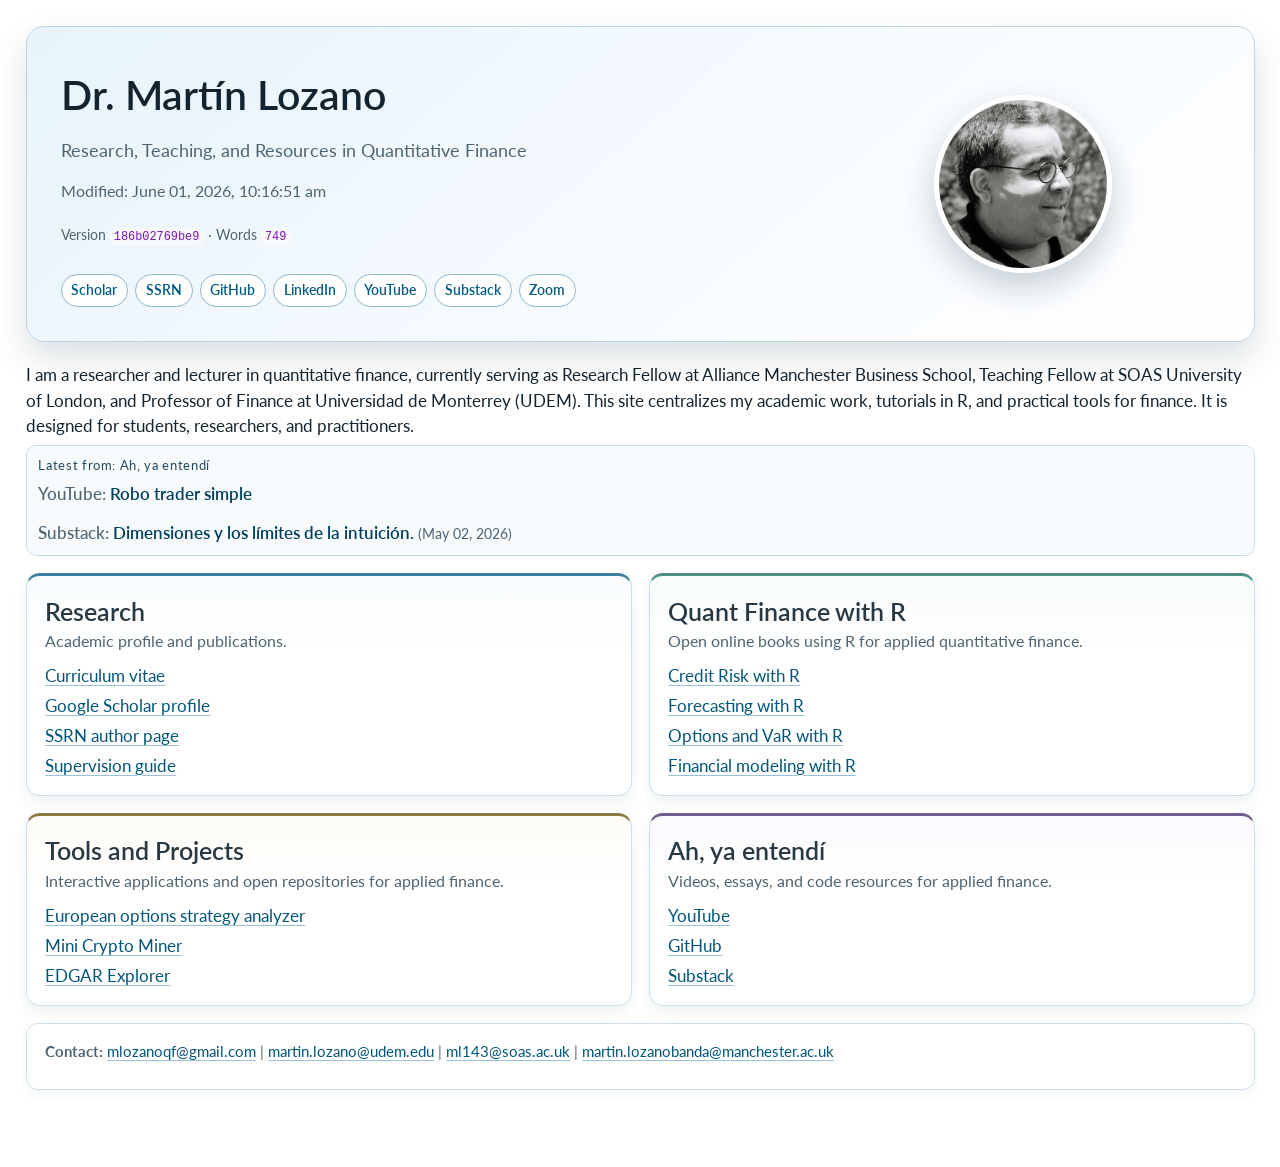
==== index.html @ 81dbb9bc "Correct Quant Finance book titles" ====
<!DOCTYPE html>
<html xmlns="http://www.w3.org/1999/xhtml" lang="en" xml:lang="en"><head>

<meta charset="utf-8">
<meta name="generator" content="quarto-1.5.54">

<meta name="viewport" content="width=device-width, initial-scale=1.0, user-scalable=yes">

<meta name="description" content="Research, teaching, tutorials, and practical tools in quantitative finance by Dr.&nbsp;Martín Lozano.">

<title>Dr.&nbsp;Martín Lozano | Research, Teaching, and Resources in Quantitative Finance</title>
<style>
code{white-space: pre-wrap;}
span.smallcaps{font-variant: small-caps;}
div.columns{display: flex; gap: min(4vw, 1.5em);}
div.column{flex: auto; overflow-x: auto;}
div.hanging-indent{margin-left: 1.5em; text-indent: -1.5em;}
ul.task-list{list-style: none;}
ul.task-list li input[type="checkbox"] {
  width: 0.8em;
  margin: 0 0.8em 0.2em -1em; /* quarto-specific, see https://github.com/quarto-dev/quarto-cli/issues/4556 */ 
  vertical-align: middle;
}
</style>


<script src="index_files/libs/clipboard/clipboard.min.js"></script>
<script src="index_files/libs/quarto-html/quarto.js"></script>
<script src="index_files/libs/quarto-html/popper.min.js"></script>
<script src="index_files/libs/quarto-html/tippy.umd.min.js"></script>
<script src="index_files/libs/quarto-html/anchor.min.js"></script>
<link href="index_files/libs/quarto-html/tippy.css" rel="stylesheet">
<link href="index_files/libs/quarto-html/quarto-syntax-highlighting.css" rel="stylesheet" id="quarto-text-highlighting-styles">
<script src="index_files/libs/bootstrap/bootstrap.min.js"></script>
<link href="index_files/libs/bootstrap/bootstrap-icons.css" rel="stylesheet">
<link href="index_files/libs/bootstrap/bootstrap.min.css" rel="stylesheet" id="quarto-bootstrap" data-mode="light">
<style>html{ scroll-behavior: smooth; }</style>
<link rel="icon" type="image/png" href="mlozano-muppet.png">
<link rel="shortcut icon" type="image/png" href="mlozano-muppet.png">






  <meta charset="UTF-8">

  <meta name="viewport" content="width=device-width, initial-scale=1.0">

  <style>
    #btn-back-to-top {
      position: fixed;
      bottom: 20px;
      right: 20px;
      width: 38px;
      height: 38px;
      box-sizing: border-box;
      z-index: 1000;
      border-radius: 999px;
      background-color: rgba(0, 91, 136, 0.9);
      border: none;
      color: white;
      display: flex;
      align-items: center;
      justify-content: center;
      opacity: 0;
      visibility: hidden;
      pointer-events: none;
      transition: opacity 0.2s ease, visibility 0.2s ease, background-color 0.2s ease;
    }
    #btn-back-to-top.show {
      opacity: 1;
      visibility: visible;
      pointer-events: auto;
    }
    #btn-back-to-top:hover {
      background-color: rgba(0, 63, 94, 0.95);
    }
  </style>
</head>

<body>



<button type="button" class="btn btn-primary btn-lg bi bi-arrow-up" id="btn-back-to-top" aria-label="Back to top" title="Back to top"></button>

<script>
  let backToTopButton = document.getElementById("btn-back-to-top");

  window.addEventListener("scroll", function () {
    if (document.documentElement.scrollTop > 180) {
      backToTopButton.classList.add("show");
    } else {
      backToTopButton.classList.remove("show");
    }
  });

  backToTopButton.addEventListener("click", function () {
    document.documentElement.scrollTop = 0;
  });
</script>






<div id="progress-bar" style="width: 0%; height:2px; background-color: rgb(89 127 235);; position: fixed; top: 0px; z-index: 2000;"></div>



<script id="progressbar" type="text/javascript">



document.addEventListener("DOMContentLoaded", function() {



    const bar = document.querySelector('#progress-bar');

    const post = document.querySelector('#quarto-content');

    const html = document.documentElement;

    

    const height = post.scrollHeight + post.offsetTop;

    

    window.addEventListener('scroll', () => {

        bar.style.width = (html.scrollTop / (height- html.clientHeight)) * 100 + '%';

    });

});

</script>






<div id="quarto-content" class="page-columns page-rows-contents page-layout-full toc-left">
<div id="quarto-sidebar-toc-left" class="sidebar toc-left">
  
</div>
<div id="quarto-margin-sidebar" class="sidebar margin-sidebar zindex-bottom">
</div>
<main class="content column-page" id="quarto-document-content">

<header id="title-block-header" class="quarto-title-block default">
<div class="quarto-title">
<h1 class="title">Dr.&nbsp;Martín Lozano | Research, Teaching, and Resources in Quantitative Finance</h1>
<p class="subtitle lead">Research, Teaching, and Resources in Quantitative Finance</p>
</div>

<div>
  <div class="description">
    Research, teaching, tutorials, and practical tools in quantitative finance by Dr.&nbsp;Martín Lozano.
  </div>
</div>


<div class="quarto-title-meta column-page">

    
  
    
  </div>
  


</header>


<style>
:root {
  --bg-start: #eef5fb;
  --bg-end: #f7fbff;
  --ink: #132430;
  --muted: #4f6473;
  --accent: #005b88;
  --accent-soft: #d7ebf7;
  --card: #ffffff;
  --border: #cfe0ea;
  --shadow: 0 16px 34px rgba(10, 40, 58, 0.14);
}
#title-block-header {
  display: none !important;
}
.qf-hero {
  display: block;
  border: 1px solid #b9d4e4;
  border-radius: 18px;
  padding: 2rem;
  background: linear-gradient(140deg, #e8f3fb 0%, var(--bg-end) 60%, #ffffff 100%);
  box-shadow: var(--shadow);
  margin: 0.5rem 0 1.2rem;
}
.qf-kicker {
  display: inline-block;
  margin: 0 0 0.45rem;
  font-size: 0.74rem;
  font-weight: 700;
  letter-spacing: 0.08em;
  text-transform: uppercase;
  color: #0a4f73;
  background: #d7ebf7;
  border: 1px solid #b9d8ea;
  border-radius: 999px;
  padding: 0.22rem 0.58rem;
}
.qf-title {
  margin: 0 0 0.55rem;
  font-size: clamp(1.9rem, 3.2vw, 2.7rem);
  line-height: 1.15;
  color: var(--ink);
}
.qf-subtitle {
  margin: 0 0 0.25rem;
  color: var(--muted);
  font-size: 1.05rem;
}
.qf-metahead {
  margin: 0;
  color: var(--muted);
  font-size: 0.95rem;
}
.qf-metahead strong {
  color: var(--ink);
}
.qf-photo-wrap {
  justify-self: center;
}
.qf-photo {
  width: 178px;
  height: 178px;
  object-fit: cover;
  border-radius: 50%;
  border: 5px solid #fff;
  box-shadow: 0 14px 32px rgba(13, 47, 67, 0.22);
}
.qf-links {
  display: flex;
  flex-wrap: nowrap;
  gap: 0.4rem;
  margin: 1rem 0 0;
  overflow-x: auto;
}
.qf-main {
  display: grid;
  grid-template-columns: 1.3fr 0.7fr;
  grid-template-areas:
    "kicker photo"
    "title photo"
    "subtitle photo"
    "metahead photo"
    "meta photo"
    "links photo";
  gap: 0.6rem 2rem;
  align-items: center;
}
.qf-kicker { grid-area: kicker; }
.qf-title { grid-area: title; }
.qf-subtitle { grid-area: subtitle; }
.qf-metahead { grid-area: metahead; }
.qf-meta { grid-area: meta; }
.qf-links { grid-area: links; }
.qf-photo-wrap { grid-area: photo; }
.qf-link {
  display: inline-block;
  padding: 0.3rem 0.58rem;
  border-radius: 999px;
  border: 1px solid #8db5cd;
  background: #ffffff;
  color: var(--accent);
  text-decoration: none;
  font-weight: 600;
  font-size: 0.82rem;
  white-space: nowrap;
}
.qf-link:hover {
  background: #e7f3fb;
  color: #003f5e;
  border-color: #5f97b7;
}
.qf-grid {
  display: grid;
  grid-template-columns: repeat(2, minmax(0, 1fr));
  gap: 1rem;
  margin-top: 1rem;
}
.qf-card {
  border: 1px solid var(--border);
  border-radius: 14px;
  padding: 1rem 1.1rem;
  background: var(--card);
  box-shadow: 0 6px 16px rgba(17, 55, 74, 0.07);
  border-top: 3px solid #4b8eb0;
}
.qf-card-research {
  border-top-color: #3f7f9f;
  background: linear-gradient(180deg, #f9fcfe 0%, #ffffff 35%);
}
.qf-card-tutorials {
  border-top-color: #4d8f87;
  background: linear-gradient(180deg, #f8fcfb 0%, #ffffff 35%);
}
.qf-card-tools {
  border-top-color: #8c7a43;
  background: linear-gradient(180deg, #fdfbf6 0%, #ffffff 35%);
}
.qf-card-contact {
  border-top-color: #6e7f8b;
  background: linear-gradient(180deg, #fafcfd 0%, #ffffff 35%);
}
.qf-card-media {
  border-top-color: #6f5f8f;
  background: linear-gradient(180deg, #fbf9fe 0%, #ffffff 35%);
}
.qf-card h3 {
  margin-top: 0.2rem;
  margin-bottom: 0.25rem;
  color: var(--ink);
}
.qf-card p {
  margin: 0 0 0.55rem;
  font-size: 0.92rem;
  color: var(--muted);
}
.qf-card ul {
  margin-bottom: 0;
  list-style: none;
  padding-left: 0;
}
.qf-card li + li {
  margin-top: 0.25rem;
}
.qf-card a {
  color: #00557a;
  text-decoration-color: #98c3d8;
}
.qf-note {
  color: var(--muted);
  margin-top: 0.9rem;
  font-size: 0.9rem;
}
.qf-intro {
  margin: 1rem 0 0.35rem;
  color: var(--ink);
  font-size: 1rem;
  line-height: 1.5;
}
.qf-meta {
  font-size: 0.8rem;
  color: var(--muted);
  margin-top: 0.7rem;
}
.qf-metrics {
  margin: 0.3rem 0 0.95rem;
}
.qf-metric {
  border: 1px solid #c6deec;
  border-radius: 10px;
  padding: 0.6rem 0.7rem;
  background: #f7fbfe;
}
.qf-metric-grid {
  display: grid;
  grid-template-columns: 1fr;
  gap: 0.75rem;
}
.qf-metric-label {
  display: block;
  font-size: 0.76rem;
  text-transform: none;
  letter-spacing: 0.05em;
  color: #24485d;
  margin-bottom: 0.35rem;
}
.qf-metric-label a {
  display: inline;
  font-weight: 700;
  color: #003f5e;
  text-decoration-color: #7eaec8;
}
.qf-metric-grid a {
  display: inline;
  color: #003f5e;
  font-weight: 600;
  text-decoration: none;
}
.qf-metric-grid a:hover {
  color: #002d44;
  text-decoration: underline;
  text-decoration-color: #5e95b3;
}
.qf-metric-prefix {
  color: var(--muted);
  font-weight: 500;
}
.qf-metric-date-inline {
  color: var(--muted);
  font-size: 0.84rem;
}
.qf-contact-simple {
  margin-top: 1rem;
  padding: 0.95rem 1.1rem;
  border: 1px solid var(--border);
  border-radius: 12px;
  background: #ffffff;
  box-shadow: 0 4px 12px rgba(17, 55, 74, 0.05);
}
.qf-contact-simple h3 {
  margin: 0 0 0.35rem;
  color: var(--ink);
}
.qf-contact-simple p {
  margin: 0 0 0.55rem;
  color: var(--muted);
  font-size: 0.9rem;
}
.qf-contact-inline {
  margin: 0;
  color: var(--muted);
  font-size: 0.9rem;
  line-height: 1.5;
}
.qf-contact-inline a {
  color: #00557a;
  text-decoration-color: #98c3d8;
}
.qf-metric-date {
  display: block;
  margin-top: 0.12rem;
  font-size: 0.79rem;
  color: var(--muted);
}
@media (max-width: 900px) {
  .qf-hero {
    text-align: center;
  }
  .qf-main {
    display: flex;
    flex-direction: column;
  }
  .qf-grid {
    grid-template-columns: 1fr;
  }
  .qf-links {
    justify-content: center;
    flex-wrap: wrap;
    overflow-x: visible;
    order: 3;
    margin-top: 1.1rem;
  }
  .qf-photo-wrap {
    order: 2;
    margin-top: 0.9rem;
  }
}
</style>
<section class="qf-hero">
  <div class="qf-main">
    <h1 class="qf-title">Dr. Martín Lozano</h1>
    <p class="qf-subtitle">Research, Teaching, and Resources in Quantitative Finance</p>
    <p class="qf-metahead">Modified: June 01, 2026, 10:16:51 am</p>
    <div class="qf-meta">
      Version <code>186b02769be9</code> ·
      Words <code>749</code>
    </div>
    <div class="qf-photo-wrap">
      <img class="qf-photo" src="foto mlozano.jpg" alt="Profile photo">
    </div>
    <div class="qf-links">
      <a class="qf-link" href="https://scholar.google.com/citations?user=w8boOboAAAAJ&amp;hl=en" target="_blank" rel="noopener noreferrer">Scholar</a>
      <a class="qf-link" href="https://ssrn.com/author=1490785" target="_blank" rel="noopener noreferrer">SSRN</a>
      <a class="qf-link" href="https://github.com/mlozanoqf" target="_blank" rel="noopener noreferrer">GitHub</a>
      <a class="qf-link" href="http://www.linkedin.com/in/mlozanoqf" target="_blank" rel="noopener noreferrer">LinkedIn</a>
      <a class="qf-link" href="https://www.youtube.com/@ahyaentendi" target="_blank" rel="noopener noreferrer">YouTube</a>
      <a class="qf-link" href="https://ahyaentendi.substack.com/" target="_blank" rel="noopener noreferrer">Substack</a>
      <a class="qf-link" href="https://us02web.zoom.us/j/9209945512" target="_blank" rel="noopener noreferrer">Zoom</a>
    </div>
  </div>
</section>
<p class="qf-intro">
  I am a researcher and lecturer in quantitative finance, currently serving as Research Fellow at Alliance Manchester Business School, Teaching Fellow at SOAS University of London, and Professor of Finance at Universidad de Monterrey (UDEM). This site centralizes my academic work, tutorials in R, and practical tools for finance. It is designed for students, researchers, and practitioners.
</p>
<section class="qf-metrics">
  <div class="qf-metric">
    <span class="qf-metric-label">Latest from: Ah, ya entendí</span>
    <div class="qf-metric-grid">
      <div>
        <span class="qf-metric-prefix">YouTube:</span>
        <a href="https://www.youtube.com/watch?v=sT8B9L-tQ64" target="_blank" rel="noopener noreferrer">Robo trader simple</a><span class="qf-metric-date-inline"></span>
      </div>
      <div>
        <span class="qf-metric-prefix">Substack:</span>
        <a href="https://ahyaentendi.substack.com/p/dimensiones-y-los-limites-de-la-intuicion" target="_blank" rel="noopener noreferrer">Dimensiones y los límites de la intuición.</a><span class="qf-metric-date-inline"> (May 02, 2026)</span>
      </div>
    </div>
  </div>
</section>
<section class="qf-grid">
  <article class="qf-card qf-card-research">
    <h3 class="anchored">Research</h3>
    <p>Academic profile and publications.</p>
    <ul>
      <li><a href="https://mlozanoqf.github.io/resume/">Curriculum vitae</a></li>
      <li><a href="https://scholar.google.com/citations?user=w8boOboAAAAJ&amp;hl=en" target="_blank" rel="noopener noreferrer">Google Scholar profile</a></li>
      <li><a href="https://ssrn.com/author=1490785" target="_blank" rel="noopener noreferrer">SSRN author page</a></li>
      <li><a href="https://mlozanoqf.github.io/supervision/">Supervision guide</a></li>
    </ul>
  </article>

  <article class="qf-card qf-card-tutorials">
    <h3 class="anchored">Quant Finance with R</h3>
    <p>Open online books using R for applied quantitative finance.</p>
    <ul>
      <li><a href="https://mlozanoqf.github.io/tutorial_arf/">Credit Risk with R</a></li>
      <li><a href="https://mlozanoqf.github.io/tutorial_emf/">Forecasting with R</a></li>
      <li><a href="https://mlozanoqf.github.io/tutorial_if/">Options and VaR with R</a></li>
      <li><a href="https://mlozanoqf.github.io/tutorial_pmf/">Financial modeling with R</a></li>
    </ul>
  </article>

  <article class="qf-card qf-card-tools">
    <h3 class="anchored">Tools and Projects</h3>
    <p>Interactive applications and open repositories for applied finance.</p>
    <ul>
      <li><a href="https://mlozanoqf.shinyapps.io/opstr/" target="_blank" rel="noopener noreferrer">European options strategy analyzer</a></li>
      <li><a href="https://mlozanoqf.shinyapps.io/pass/" target="_blank" rel="noopener noreferrer">Mini Crypto Miner</a></li>
      <li><a href="https://edgar-mlozanoqf.streamlit.app/" target="_blank" rel="noopener noreferrer">EDGAR Explorer</a></li>
    </ul>
  </article>

  <article class="qf-card qf-card-media">
    <h3 class="anchored">Ah, ya entendí</h3>
    <p>Videos, essays, and code resources for applied finance.</p>
    <ul>
      <li><a href="https://www.youtube.com/@ahyaentendi" target="_blank" rel="noopener noreferrer">YouTube</a></li>
      <li><a href="https://github.com/mlozanoqf/ahyaentendi" target="_blank" rel="noopener noreferrer">GitHub</a></li>
      <li><a href="https://ahyaentendi.substack.com/" target="_blank" rel="noopener noreferrer">Substack</a></li>
    </ul>
  </article>
</section>
<section class="qf-contact-simple">
  <p class="qf-contact-inline">
    <strong>Contact:</strong>
    <a href="mailto:mlozanoqf@gmail.com">mlozanoqf@gmail.com</a> |
    <a href="mailto:martin.lozano@udem.edu">martin.lozano@udem.edu</a> |
    <a href="mailto:ml143@soas.ac.uk">ml143@soas.ac.uk</a> |
    <a href="mailto:martin.lozanobanda@manchester.ac.uk">martin.lozanobanda@manchester.ac.uk</a>
  </p>
</section>

</main>
<!-- /main column -->
<!-- Google tag (gtag.js) -->

<script async="" src="https://www.googletagmanager.com/gtag/js?id=G-XVVMSGN4ZN"></script>

<script>

  window.dataLayer = window.dataLayer || [];

  function gtag(){dataLayer.push(arguments);}

  gtag('js', new Date());



  gtag('config', 'G-XVVMSGN4ZN');

</script>





<script id="quarto-html-after-body" type="application/javascript">
window.document.addEventListener("DOMContentLoaded", function (event) {
  const toggleBodyColorMode = (bsSheetEl) => {
    const mode = bsSheetEl.getAttribute("data-mode");
    const bodyEl = window.document.querySelector("body");
    if (mode === "dark") {
      bodyEl.classList.add("quarto-dark");
      bodyEl.classList.remove("quarto-light");
    } else {
      bodyEl.classList.add("quarto-light");
      bodyEl.classList.remove("quarto-dark");
    }
  }
  const toggleBodyColorPrimary = () => {
    const bsSheetEl = window.document.querySelector("link#quarto-bootstrap");
    if (bsSheetEl) {
      toggleBodyColorMode(bsSheetEl);
    }
  }
  toggleBodyColorPrimary();  
  const icon = "";
  const anchorJS = new window.AnchorJS();
  anchorJS.options = {
    placement: 'right',
    icon: icon
  };
  anchorJS.add('.anchored');
  const isCodeAnnotation = (el) => {
    for (const clz of el.classList) {
      if (clz.startsWith('code-annotation-')) {                     
        return true;
      }
    }
    return false;
  }
  const onCopySuccess = function(e) {
    // button target
    const button = e.trigger;
    // don't keep focus
    button.blur();
    // flash "checked"
    button.classList.add('code-copy-button-checked');
    var currentTitle = button.getAttribute("title");
    button.setAttribute("title", "Copied!");
    let tooltip;
    if (window.bootstrap) {
      button.setAttribute("data-bs-toggle", "tooltip");
      button.setAttribute("data-bs-placement", "left");
      button.setAttribute("data-bs-title", "Copied!");
      tooltip = new bootstrap.Tooltip(button, 
        { trigger: "manual", 
          customClass: "code-copy-button-tooltip",
          offset: [0, -8]});
      tooltip.show();    
    }
    setTimeout(function() {
      if (tooltip) {
        tooltip.hide();
        button.removeAttribute("data-bs-title");
        button.removeAttribute("data-bs-toggle");
        button.removeAttribute("data-bs-placement");
      }
      button.setAttribute("title", currentTitle);
      button.classList.remove('code-copy-button-checked');
    }, 1000);
    // clear code selection
    e.clearSelection();
  }
  const getTextToCopy = function(trigger) {
      const codeEl = trigger.previousElementSibling.cloneNode(true);
      for (const childEl of codeEl.children) {
        if (isCodeAnnotation(childEl)) {
          childEl.remove();
        }
      }
      return codeEl.innerText;
  }
  const clipboard = new window.ClipboardJS('.code-copy-button:not([data-in-quarto-modal])', {
    text: getTextToCopy
  });
  clipboard.on('success', onCopySuccess);
  if (window.document.getElementById('quarto-embedded-source-code-modal')) {
    // For code content inside modals, clipBoardJS needs to be initialized with a container option
    // TODO: Check when it could be a function (https://github.com/zenorocha/clipboard.js/issues/860)
    const clipboardModal = new window.ClipboardJS('.code-copy-button[data-in-quarto-modal]', {
      text: getTextToCopy,
      container: window.document.getElementById('quarto-embedded-source-code-modal')
    });
    clipboardModal.on('success', onCopySuccess);
  }
  const viewSource = window.document.getElementById('quarto-view-source') ||
                     window.document.getElementById('quarto-code-tools-source');
  if (viewSource) {
    const sourceUrl = viewSource.getAttribute("data-quarto-source-url");
    viewSource.addEventListener("click", function(e) {
      if (sourceUrl) {
        // rstudio viewer pane
        if (/\bcapabilities=\b/.test(window.location)) {
          window.open(sourceUrl);
        } else {
          window.location.href = sourceUrl;
        }
      } else {
        const modal = new bootstrap.Modal(document.getElementById('quarto-embedded-source-code-modal'));
        modal.show();
      }
      return false;
    });
  }
  function toggleCodeHandler(show) {
    return function(e) {
      const detailsSrc = window.document.querySelectorAll(".cell > details > .sourceCode");
      for (let i=0; i<detailsSrc.length; i++) {
        const details = detailsSrc[i].parentElement;
        if (show) {
          details.open = true;
        } else {
          details.removeAttribute("open");
        }
      }
      const cellCodeDivs = window.document.querySelectorAll(".cell > .sourceCode");
      const fromCls = show ? "hidden" : "unhidden";
      const toCls = show ? "unhidden" : "hidden";
      for (let i=0; i<cellCodeDivs.length; i++) {
        const codeDiv = cellCodeDivs[i];
        if (codeDiv.classList.contains(fromCls)) {
          codeDiv.classList.remove(fromCls);
          codeDiv.classList.add(toCls);
        } 
      }
      return false;
    }
  }
  const hideAllCode = window.document.getElementById("quarto-hide-all-code");
  if (hideAllCode) {
    hideAllCode.addEventListener("click", toggleCodeHandler(false));
  }
  const showAllCode = window.document.getElementById("quarto-show-all-code");
  if (showAllCode) {
    showAllCode.addEventListener("click", toggleCodeHandler(true));
  }
    var localhostRegex = new RegExp(/^(?:http|https):\/\/localhost\:?[0-9]*\//);
    var mailtoRegex = new RegExp(/^mailto:/);
      var filterRegex = new RegExp('/' + window.location.host + '/');
    var isInternal = (href) => {
        return filterRegex.test(href) || localhostRegex.test(href) || mailtoRegex.test(href);
    }
    // Inspect non-navigation links and adorn them if external
 	var links = window.document.querySelectorAll('a[href]:not(.nav-link):not(.navbar-brand):not(.toc-action):not(.sidebar-link):not(.sidebar-item-toggle):not(.pagination-link):not(.no-external):not([aria-hidden]):not(.dropdown-item):not(.quarto-navigation-tool):not(.about-link)');
    for (var i=0; i<links.length; i++) {
      const link = links[i];
      if (!isInternal(link.href)) {
        // undo the damage that might have been done by quarto-nav.js in the case of
        // links that we want to consider external
        if (link.dataset.originalHref !== undefined) {
          link.href = link.dataset.originalHref;
        }
      }
    }
  function tippyHover(el, contentFn, onTriggerFn, onUntriggerFn) {
    const config = {
      allowHTML: true,
      maxWidth: 500,
      delay: 100,
      arrow: false,
      appendTo: function(el) {
          return el.parentElement;
      },
      interactive: true,
      interactiveBorder: 10,
      theme: 'quarto',
      placement: 'bottom-start',
    };
    if (contentFn) {
      config.content = contentFn;
    }
    if (onTriggerFn) {
      config.onTrigger = onTriggerFn;
    }
    if (onUntriggerFn) {
      config.onUntrigger = onUntriggerFn;
    }
    window.tippy(el, config); 
  }
  const noterefs = window.document.querySelectorAll('a[role="doc-noteref"]');
  for (var i=0; i<noterefs.length; i++) {
    const ref = noterefs[i];
    tippyHover(ref, function() {
      // use id or data attribute instead here
      let href = ref.getAttribute('data-footnote-href') || ref.getAttribute('href');
      try { href = new URL(href).hash; } catch {}
      const id = href.replace(/^#\/?/, "");
      const note = window.document.getElementById(id);
      if (note) {
        return note.innerHTML;
      } else {
        return "";
      }
    });
  }
  const xrefs = window.document.querySelectorAll('a.quarto-xref');
  const processXRef = (id, note) => {
    // Strip column container classes
    const stripColumnClz = (el) => {
      el.classList.remove("page-full", "page-columns");
      if (el.children) {
        for (const child of el.children) {
          stripColumnClz(child);
        }
      }
    }
    stripColumnClz(note)
    if (id === null || id.startsWith('sec-')) {
      // Special case sections, only their first couple elements
      const container = document.createElement("div");
      if (note.children && note.children.length > 2) {
        container.appendChild(note.children[0].cloneNode(true));
        for (let i = 1; i < note.children.length; i++) {
          const child = note.children[i];
          if (child.tagName === "P" && child.innerText === "") {
            continue;
          } else {
            container.appendChild(child.cloneNode(true));
            break;
          }
        }
        if (window.Quarto?.typesetMath) {
          window.Quarto.typesetMath(container);
        }
        return container.innerHTML
      } else {
        if (window.Quarto?.typesetMath) {
          window.Quarto.typesetMath(note);
        }
        return note.innerHTML;
      }
    } else {
      // Remove any anchor links if they are present
      const anchorLink = note.querySelector('a.anchorjs-link');
      if (anchorLink) {
        anchorLink.remove();
      }
      if (window.Quarto?.typesetMath) {
        window.Quarto.typesetMath(note);
      }
      // TODO in 1.5, we should make sure this works without a callout special case
      if (note.classList.contains("callout")) {
        return note.outerHTML;
      } else {
        return note.innerHTML;
      }
    }
  }
  for (var i=0; i<xrefs.length; i++) {
    const xref = xrefs[i];
    tippyHover(xref, undefined, function(instance) {
      instance.disable();
      let url = xref.getAttribute('href');
      let hash = undefined; 
      if (url.startsWith('#')) {
        hash = url;
      } else {
        try { hash = new URL(url).hash; } catch {}
      }
      if (hash) {
        const id = hash.replace(/^#\/?/, "");
        const note = window.document.getElementById(id);
        if (note !== null) {
          try {
            const html = processXRef(id, note.cloneNode(true));
            instance.setContent(html);
          } finally {
            instance.enable();
            instance.show();
          }
        } else {
          // See if we can fetch this
          fetch(url.split('#')[0])
          .then(res => res.text())
          .then(html => {
            const parser = new DOMParser();
            const htmlDoc = parser.parseFromString(html, "text/html");
            const note = htmlDoc.getElementById(id);
            if (note !== null) {
              const html = processXRef(id, note);
              instance.setContent(html);
            } 
          }).finally(() => {
            instance.enable();
            instance.show();
          });
        }
      } else {
        // See if we can fetch a full url (with no hash to target)
        // This is a special case and we should probably do some content thinning / targeting
        fetch(url)
        .then(res => res.text())
        .then(html => {
          const parser = new DOMParser();
          const htmlDoc = parser.parseFromString(html, "text/html");
          const note = htmlDoc.querySelector('main.content');
          if (note !== null) {
            // This should only happen for chapter cross references
            // (since there is no id in the URL)
            // remove the first header
            if (note.children.length > 0 && note.children[0].tagName === "HEADER") {
              note.children[0].remove();
            }
            const html = processXRef(null, note);
            instance.setContent(html);
          } 
        }).finally(() => {
          instance.enable();
          instance.show();
        });
      }
    }, function(instance) {
    });
  }
      let selectedAnnoteEl;
      const selectorForAnnotation = ( cell, annotation) => {
        let cellAttr = 'data-code-cell="' + cell + '"';
        let lineAttr = 'data-code-annotation="' +  annotation + '"';
        const selector = 'span[' + cellAttr + '][' + lineAttr + ']';
        return selector;
      }
      const selectCodeLines = (annoteEl) => {
        const doc = window.document;
        const targetCell = annoteEl.getAttribute("data-target-cell");
        const targetAnnotation = annoteEl.getAttribute("data-target-annotation");
        const annoteSpan = window.document.querySelector(selectorForAnnotation(targetCell, targetAnnotation));
        const lines = annoteSpan.getAttribute("data-code-lines").split(",");
        const lineIds = lines.map((line) => {
          return targetCell + "-" + line;
        })
        let top = null;
        let height = null;
        let parent = null;
        if (lineIds.length > 0) {
            //compute the position of the single el (top and bottom and make a div)
            const el = window.document.getElementById(lineIds[0]);
            top = el.offsetTop;
            height = el.offsetHeight;
            parent = el.parentElement.parentElement;
          if (lineIds.length > 1) {
            const lastEl = window.document.getElementById(lineIds[lineIds.length - 1]);
            const bottom = lastEl.offsetTop + lastEl.offsetHeight;
            height = bottom - top;
          }
          if (top !== null && height !== null && parent !== null) {
            // cook up a div (if necessary) and position it 
            let div = window.document.getElementById("code-annotation-line-highlight");
            if (div === null) {
              div = window.document.createElement("div");
              div.setAttribute("id", "code-annotation-line-highlight");
              div.style.position = 'absolute';
              parent.appendChild(div);
            }
            div.style.top = top - 2 + "px";
            div.style.height = height + 4 + "px";
            div.style.left = 0;
            let gutterDiv = window.document.getElementById("code-annotation-line-highlight-gutter");
            if (gutterDiv === null) {
              gutterDiv = window.document.createElement("div");
              gutterDiv.setAttribute("id", "code-annotation-line-highlight-gutter");
              gutterDiv.style.position = 'absolute';
              const codeCell = window.document.getElementById(targetCell);
              const gutter = codeCell.querySelector('.code-annotation-gutter');
              gutter.appendChild(gutterDiv);
            }
            gutterDiv.style.top = top - 2 + "px";
            gutterDiv.style.height = height + 4 + "px";
          }
          selectedAnnoteEl = annoteEl;
        }
      };
      const unselectCodeLines = () => {
        const elementsIds = ["code-annotation-line-highlight", "code-annotation-line-highlight-gutter"];
        elementsIds.forEach((elId) => {
          const div = window.document.getElementById(elId);
          if (div) {
            div.remove();
          }
        });
        selectedAnnoteEl = undefined;
      };
        // Handle positioning of the toggle
    window.addEventListener(
      "resize",
      throttle(() => {
        elRect = undefined;
        if (selectedAnnoteEl) {
          selectCodeLines(selectedAnnoteEl);
        }
      }, 10)
    );
    function throttle(fn, ms) {
    let throttle = false;
    let timer;
      return (...args) => {
        if(!throttle) { // first call gets through
            fn.apply(this, args);
            throttle = true;
        } else { // all the others get throttled
            if(timer) clearTimeout(timer); // cancel #2
            timer = setTimeout(() => {
              fn.apply(this, args);
              timer = throttle = false;
            }, ms);
        }
      };
    }
      // Attach click handler to the DT
      const annoteDls = window.document.querySelectorAll('dt[data-target-cell]');
      for (const annoteDlNode of annoteDls) {
        annoteDlNode.addEventListener('click', (event) => {
          const clickedEl = event.target;
          if (clickedEl !== selectedAnnoteEl) {
            unselectCodeLines();
            const activeEl = window.document.querySelector('dt[data-target-cell].code-annotation-active');
            if (activeEl) {
              activeEl.classList.remove('code-annotation-active');
            }
            selectCodeLines(clickedEl);
            clickedEl.classList.add('code-annotation-active');
          } else {
            // Unselect the line
            unselectCodeLines();
            clickedEl.classList.remove('code-annotation-active');
          }
        });
      }
  const findCites = (el) => {
    const parentEl = el.parentElement;
    if (parentEl) {
      const cites = parentEl.dataset.cites;
      if (cites) {
        return {
          el,
          cites: cites.split(' ')
        };
      } else {
        return findCites(el.parentElement)
      }
    } else {
      return undefined;
    }
  };
  var bibliorefs = window.document.querySelectorAll('a[role="doc-biblioref"]');
  for (var i=0; i<bibliorefs.length; i++) {
    const ref = bibliorefs[i];
    const citeInfo = findCites(ref);
    if (citeInfo) {
      tippyHover(citeInfo.el, function() {
        var popup = window.document.createElement('div');
        citeInfo.cites.forEach(function(cite) {
          var citeDiv = window.document.createElement('div');
          citeDiv.classList.add('hanging-indent');
          citeDiv.classList.add('csl-entry');
          var biblioDiv = window.document.getElementById('ref-' + cite);
          if (biblioDiv) {
            citeDiv.innerHTML = biblioDiv.innerHTML;
          }
          popup.appendChild(citeDiv);
        });
        return popup.innerHTML;
      });
    }
  }
});
</script>
</div> <!-- /content -->




<script src="index_files/libs/quarto-html/zenscroll-min.js"></script>
</body></html>
---- index_files/libs/quarto-html/tippy.css ----
.tippy-box[data-animation=fade][data-state=hidden]{opacity:0}[data-tippy-root]{max-width:calc(100vw - 10px)}.tippy-box{position:relative;background-color:#333;color:#fff;border-radius:4px;font-size:14px;line-height:1.4;white-space:normal;outline:0;transition-property:transform,visibility,opacity}.tippy-box[data-placement^=top]>.tippy-arrow{bottom:0}.tippy-box[data-placement^=top]>.tippy-arrow:before{bottom:-7px;left:0;border-width:8px 8px 0;border-top-color:initial;transform-origin:center top}.tippy-box[data-placement^=bottom]>.tippy-arrow{top:0}.tippy-box[data-placement^=bottom]>.tippy-arrow:before{top:-7px;left:0;border-width:0 8px 8px;border-bottom-color:initial;transform-origin:center bottom}.tippy-box[data-placement^=left]>.tippy-arrow{right:0}.tippy-box[data-placement^=left]>.tippy-arrow:before{border-width:8px 0 8px 8px;border-left-color:initial;right:-7px;transform-origin:center left}.tippy-box[data-placement^=right]>.tippy-arrow{left:0}.tippy-box[data-placement^=right]>.tippy-arrow:before{left:-7px;border-width:8px 8px 8px 0;border-right-color:initial;transform-origin:center right}.tippy-box[data-inertia][data-state=visible]{transition-timing-function:cubic-bezier(.54,1.5,.38,1.11)}.tippy-arrow{width:16px;height:16px;color:#333}.tippy-arrow:before{content:"";position:absolute;border-color:transparent;border-style:solid}.tippy-content{position:relative;padding:5px 9px;z-index:1}
---- index_files/libs/quarto-html/quarto-syntax-highlighting.css ----
/* quarto syntax highlight colors */
:root {
  --quarto-hl-ot-color: #003B4F;
  --quarto-hl-at-color: #657422;
  --quarto-hl-ss-color: #20794D;
  --quarto-hl-an-color: #5E5E5E;
  --quarto-hl-fu-color: #4758AB;
  --quarto-hl-st-color: #20794D;
  --quarto-hl-cf-color: #003B4F;
  --quarto-hl-op-color: #5E5E5E;
  --quarto-hl-er-color: #AD0000;
  --quarto-hl-bn-color: #AD0000;
  --quarto-hl-al-color: #AD0000;
  --quarto-hl-va-color: #111111;
  --quarto-hl-bu-color: inherit;
  --quarto-hl-ex-color: inherit;
  --quarto-hl-pp-color: #AD0000;
  --quarto-hl-in-color: #5E5E5E;
  --quarto-hl-vs-color: #20794D;
  --quarto-hl-wa-color: #5E5E5E;
  --quarto-hl-do-color: #5E5E5E;
  --quarto-hl-im-color: #00769E;
  --quarto-hl-ch-color: #20794D;
  --quarto-hl-dt-color: #AD0000;
  --quarto-hl-fl-color: #AD0000;
  --quarto-hl-co-color: #5E5E5E;
  --quarto-hl-cv-color: #5E5E5E;
  --quarto-hl-cn-color: #8f5902;
  --quarto-hl-sc-color: #5E5E5E;
  --quarto-hl-dv-color: #AD0000;
  --quarto-hl-kw-color: #003B4F;
}

/* other quarto variables */
:root {
  --quarto-font-monospace: SFMono-Regular, Menlo, Monaco, Consolas, "Liberation Mono", "Courier New", monospace;
}

pre > code.sourceCode > span {
  color: #003B4F;
}

code span {
  color: #003B4F;
}

code.sourceCode > span {
  color: #003B4F;
}

div.sourceCode,
div.sourceCode pre.sourceCode {
  color: #003B4F;
}

code span.ot {
  color: #003B4F;
  font-style: inherit;
}

code span.at {
  color: #657422;
  font-style: inherit;
}

code span.ss {
  color: #20794D;
  font-style: inherit;
}

code span.an {
  color: #5E5E5E;
  font-style: inherit;
}

code span.fu {
  color: #4758AB;
  font-style: inherit;
}

code span.st {
  color: #20794D;
  font-style: inherit;
}

code span.cf {
  color: #003B4F;
  font-weight: bold;
  font-style: inherit;
}

code span.op {
  color: #5E5E5E;
  font-style: inherit;
}

code span.er {
  color: #AD0000;
  font-style: inherit;
}

code span.bn {
  color: #AD0000;
  font-style: inherit;
}

code span.al {
  color: #AD0000;
  font-style: inherit;
}

code span.va {
  color: #111111;
  font-style: inherit;
}

code span.bu {
  font-style: inherit;
}

code span.ex {
  font-style: inherit;
}

code span.pp {
  color: #AD0000;
  font-style: inherit;
}

code span.in {
  color: #5E5E5E;
  font-style: inherit;
}

code span.vs {
  color: #20794D;
  font-style: inherit;
}

code span.wa {
  color: #5E5E5E;
  font-style: italic;
}

code span.do {
  color: #5E5E5E;
  font-style: italic;
}

code span.im {
  color: #00769E;
  font-style: inherit;
}

code span.ch {
  color: #20794D;
  font-style: inherit;
}

code span.dt {
  color: #AD0000;
  font-style: inherit;
}

code span.fl {
  color: #AD0000;
  font-style: inherit;
}

code span.co {
  color: #5E5E5E;
  font-style: inherit;
}

code span.cv {
  color: #5E5E5E;
  font-style: italic;
}

code span.cn {
  color: #8f5902;
  font-style: inherit;
}

code span.sc {
  color: #5E5E5E;
  font-style: inherit;
}

code span.dv {
  color: #AD0000;
  font-style: inherit;
}

code span.kw {
  color: #003B4F;
  font-weight: bold;
  font-style: inherit;
}

.prevent-inlining {
  content: "</";
}

/*# sourceMappingURL=debc5d5d77c3f9108843748ff7464032.css.map */
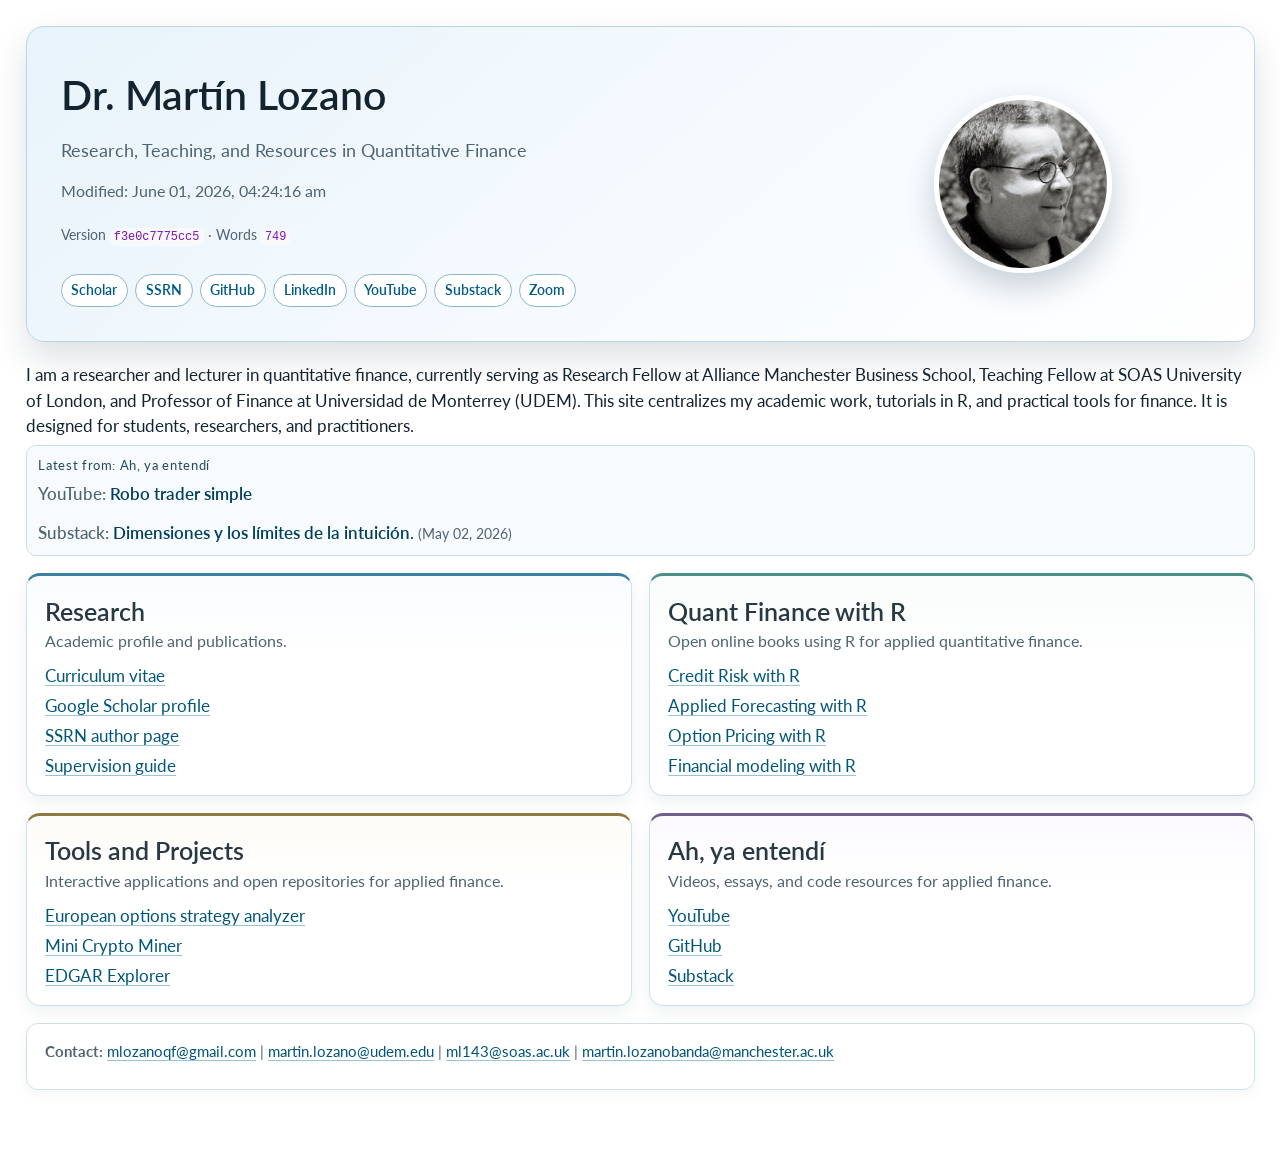
==== commit 784217c2: "Fix book titles and local modified time" ====
--- a/index.html
+++ b/index.html
@@ -469,9 +469,9 @@
   <div class="qf-main">
     <h1 class="qf-title">Dr. Martín Lozano</h1>
     <p class="qf-subtitle">Research, Teaching, and Resources in Quantitative Finance</p>
-    <p class="qf-metahead">Modified: June 01, 2026, 10:16:51 am</p>
+    <p class="qf-metahead">Modified: June 01, 2026, 04:24:16 am</p>
     <div class="qf-meta">
-      Version <code>186b02769be9</code> ·
+      Version <code>f3e0c7775cc5</code> ·
       Words <code>749</code>
     </div>
     <div class="qf-photo-wrap">
@@ -523,8 +523,8 @@
     <p>Open online books using R for applied quantitative finance.</p>
     <ul>
       <li><a href="https://mlozanoqf.github.io/tutorial_arf/">Credit Risk with R</a></li>
-      <li><a href="https://mlozanoqf.github.io/tutorial_emf/">Forecasting with R</a></li>
-      <li><a href="https://mlozanoqf.github.io/tutorial_if/">Options and VaR with R</a></li>
+      <li><a href="https://mlozanoqf.github.io/tutorial_emf/">Applied Forecasting with R</a></li>
+      <li><a href="https://mlozanoqf.github.io/tutorial_if/">Option Pricing with R</a></li>
       <li><a href="https://mlozanoqf.github.io/tutorial_pmf/">Financial modeling with R</a></li>
     </ul>
   </article>
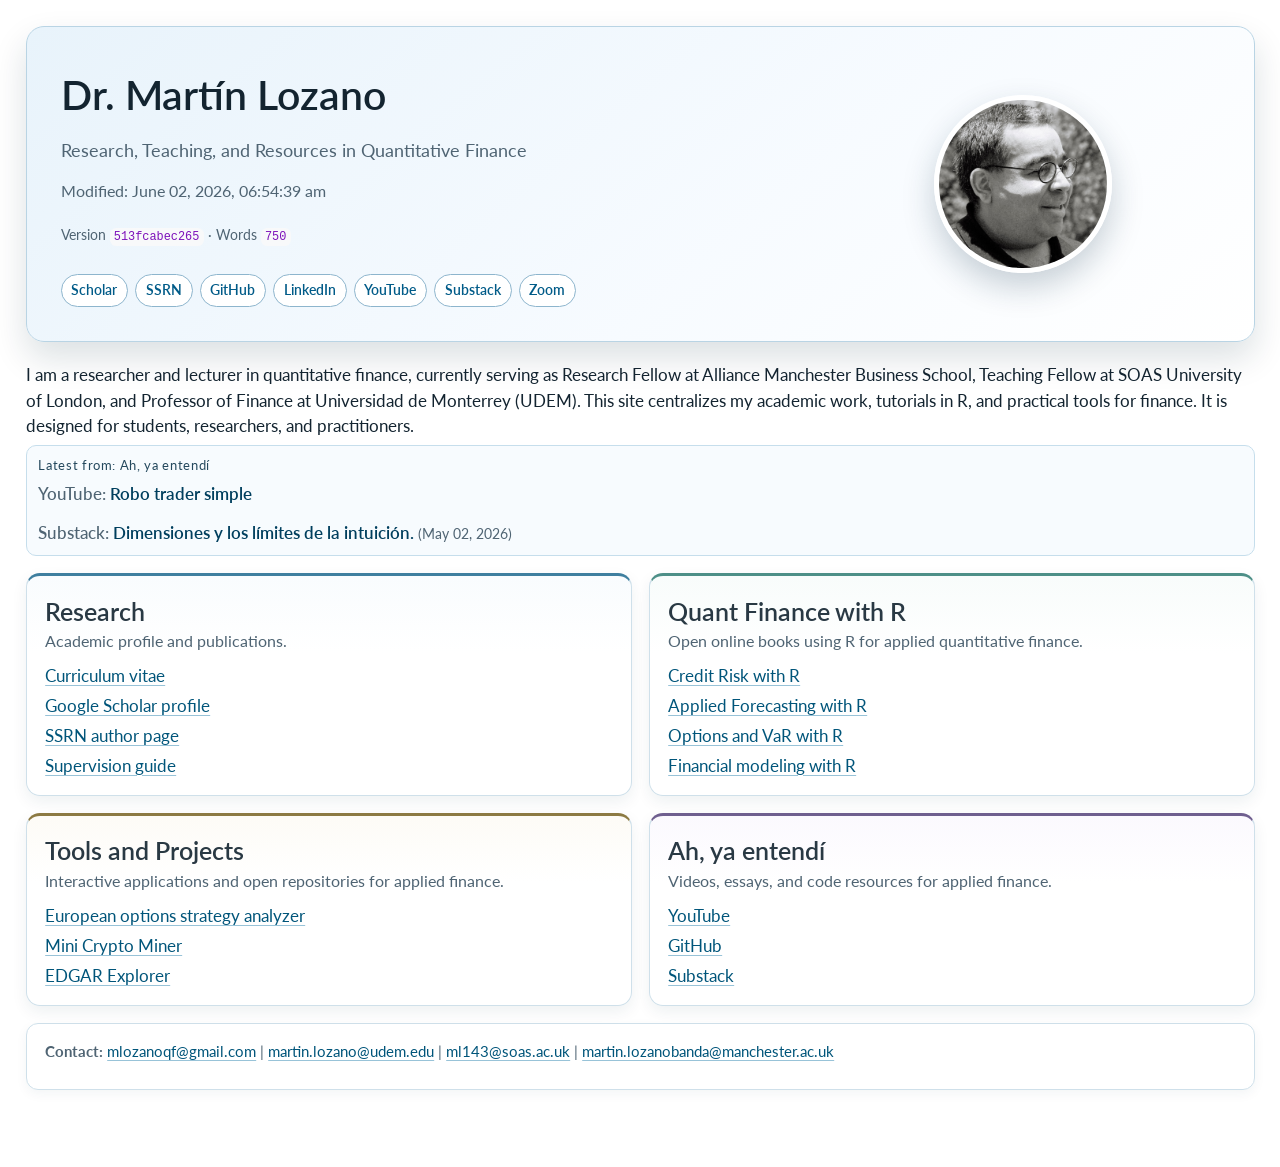
==== commit 608fb024: "Update options book title" ====
--- a/index.html
+++ b/index.html
@@ -469,10 +469,10 @@
   <div class="qf-main">
     <h1 class="qf-title">Dr. Martín Lozano</h1>
     <p class="qf-subtitle">Research, Teaching, and Resources in Quantitative Finance</p>
-    <p class="qf-metahead">Modified: June 01, 2026, 04:24:16 am</p>
+    <p class="qf-metahead">Modified: June 02, 2026, 06:54:39 am</p>
     <div class="qf-meta">
-      Version <code>f3e0c7775cc5</code> ·
-      Words <code>749</code>
+      Version <code>513fcabec265</code> ·
+      Words <code>750</code>
     </div>
     <div class="qf-photo-wrap">
       <img class="qf-photo" src="foto mlozano.jpg" alt="Profile photo">
@@ -524,7 +524,7 @@
     <ul>
       <li><a href="https://mlozanoqf.github.io/tutorial_arf/">Credit Risk with R</a></li>
       <li><a href="https://mlozanoqf.github.io/tutorial_emf/">Applied Forecasting with R</a></li>
-      <li><a href="https://mlozanoqf.github.io/tutorial_if/">Option Pricing with R</a></li>
+      <li><a href="https://mlozanoqf.github.io/tutorial_if/">Options and VaR with R</a></li>
       <li><a href="https://mlozanoqf.github.io/tutorial_pmf/">Financial modeling with R</a></li>
     </ul>
   </article>
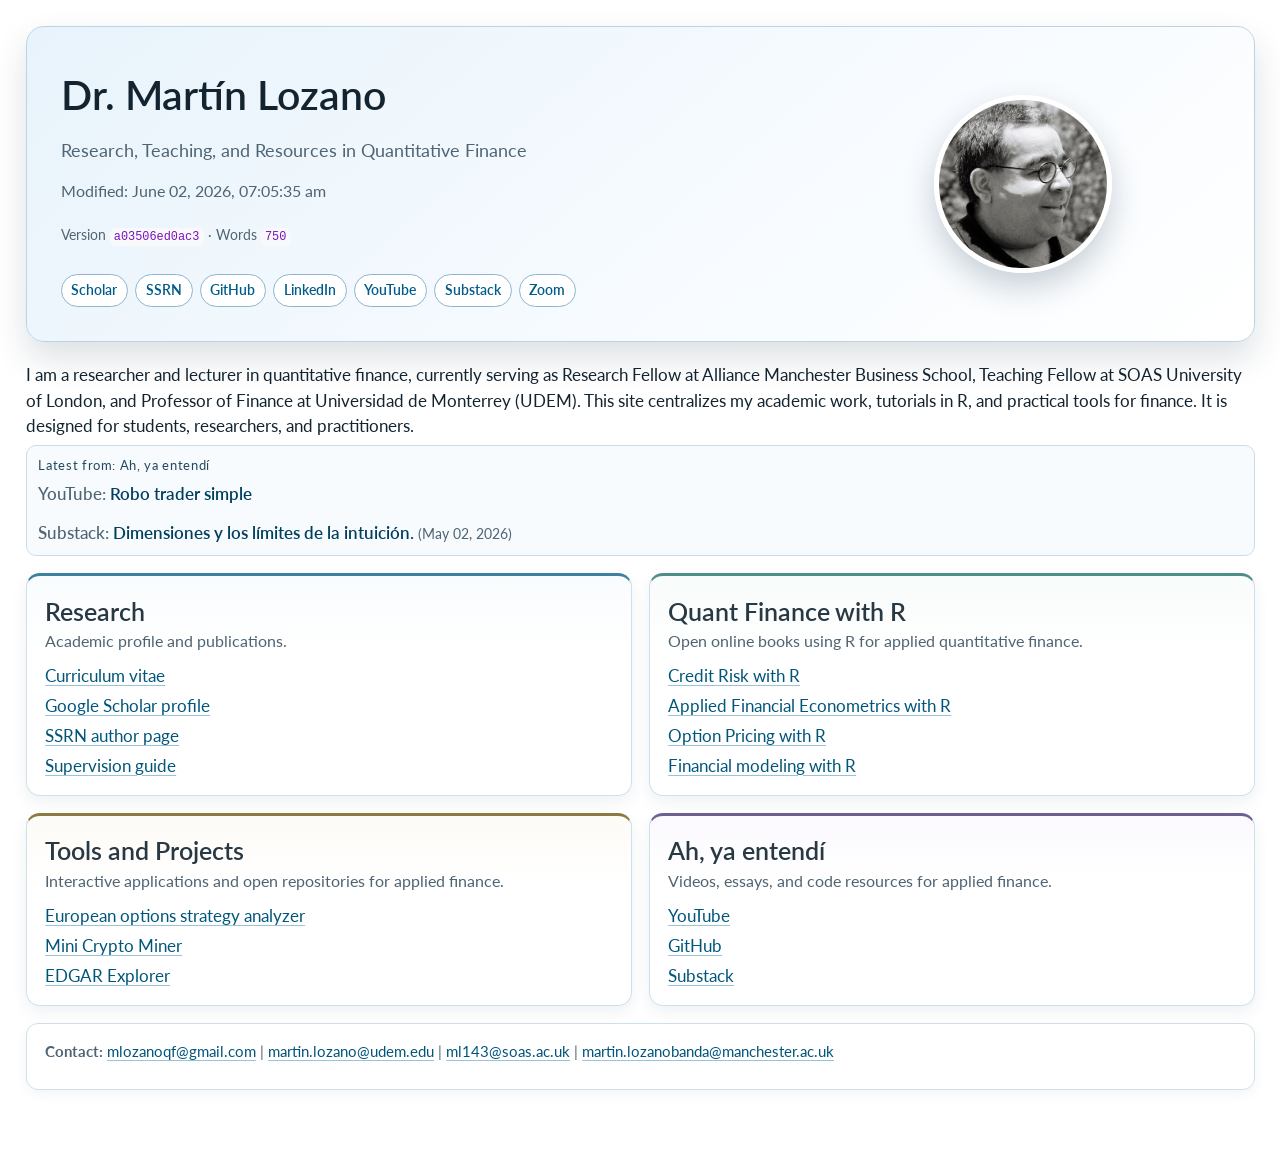
==== commit 605d41e2: "Correct Quant Finance book names" ====
--- a/index.html
+++ b/index.html
@@ -469,9 +469,9 @@
   <div class="qf-main">
     <h1 class="qf-title">Dr. Martín Lozano</h1>
     <p class="qf-subtitle">Research, Teaching, and Resources in Quantitative Finance</p>
-    <p class="qf-metahead">Modified: June 02, 2026, 06:54:39 am</p>
+    <p class="qf-metahead">Modified: June 02, 2026, 07:05:35 am</p>
     <div class="qf-meta">
-      Version <code>513fcabec265</code> ·
+      Version <code>a03506ed0ac3</code> ·
       Words <code>750</code>
     </div>
     <div class="qf-photo-wrap">
@@ -523,8 +523,8 @@
     <p>Open online books using R for applied quantitative finance.</p>
     <ul>
       <li><a href="https://mlozanoqf.github.io/tutorial_arf/">Credit Risk with R</a></li>
-      <li><a href="https://mlozanoqf.github.io/tutorial_emf/">Applied Forecasting with R</a></li>
-      <li><a href="https://mlozanoqf.github.io/tutorial_if/">Options and VaR with R</a></li>
+      <li><a href="https://mlozanoqf.github.io/tutorial_emf/">Applied Financial Econometrics with R</a></li>
+      <li><a href="https://mlozanoqf.github.io/tutorial_if/">Option Pricing with R</a></li>
       <li><a href="https://mlozanoqf.github.io/tutorial_pmf/">Financial modeling with R</a></li>
     </ul>
   </article>
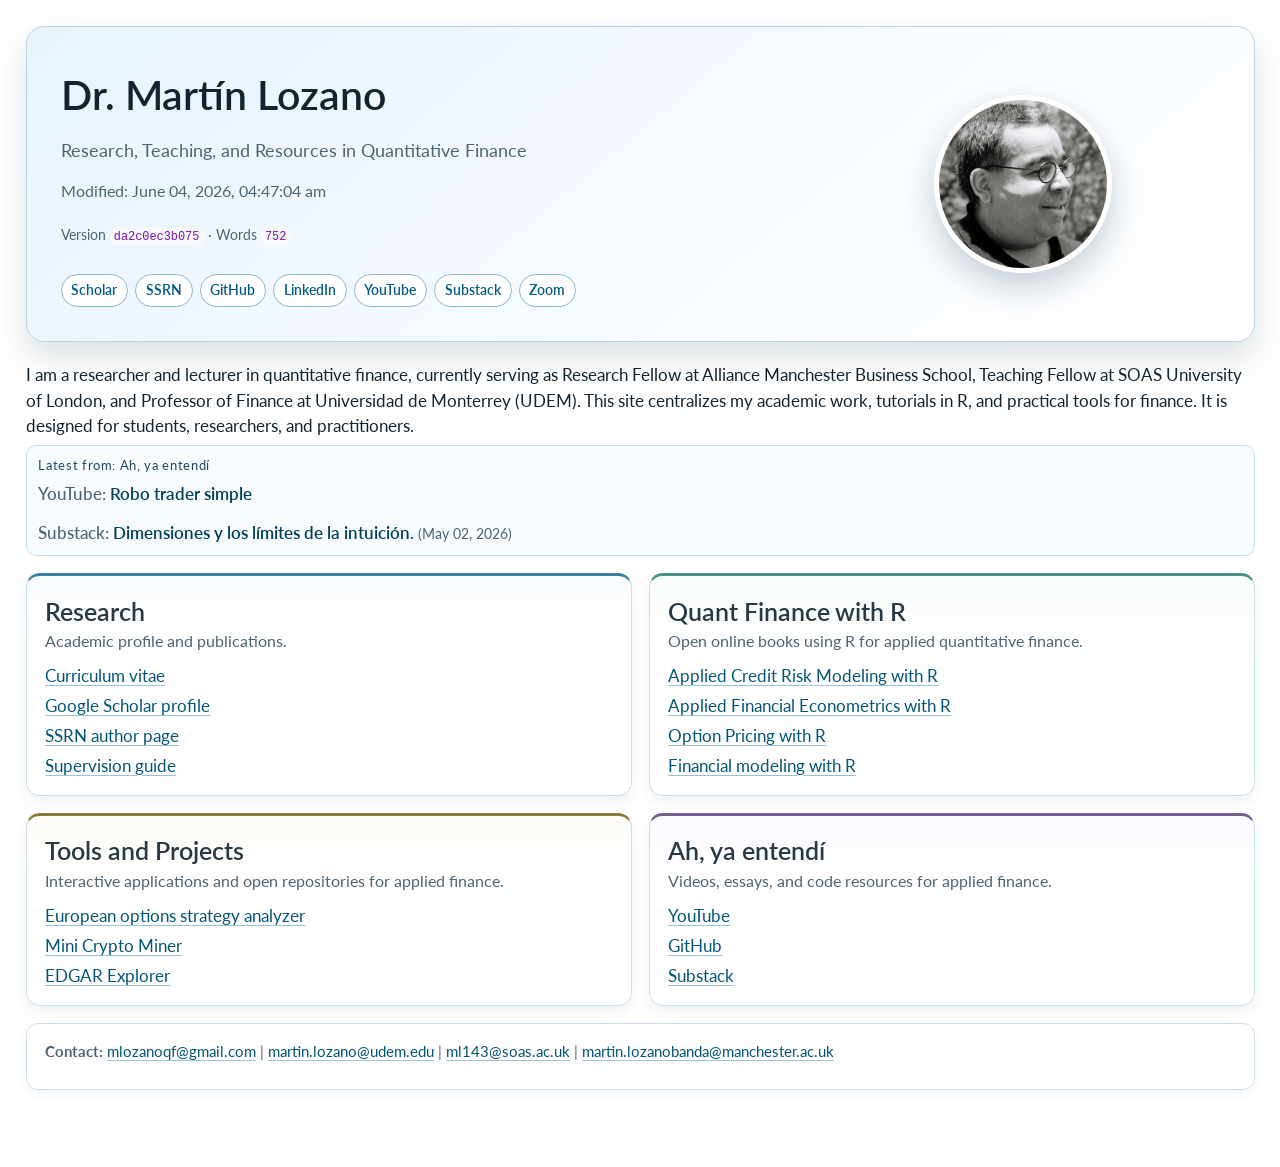
==== commit cc18207b: "Update credit risk book title" ====
--- a/index.html
+++ b/index.html
@@ -469,10 +469,10 @@
   <div class="qf-main">
     <h1 class="qf-title">Dr. Martín Lozano</h1>
     <p class="qf-subtitle">Research, Teaching, and Resources in Quantitative Finance</p>
-    <p class="qf-metahead">Modified: June 02, 2026, 07:05:35 am</p>
+    <p class="qf-metahead">Modified: June 04, 2026, 04:47:04 am</p>
     <div class="qf-meta">
-      Version <code>a03506ed0ac3</code> ·
-      Words <code>750</code>
+      Version <code>da2c0ec3b075</code> ·
+      Words <code>752</code>
     </div>
     <div class="qf-photo-wrap">
       <img class="qf-photo" src="foto mlozano.jpg" alt="Profile photo">
@@ -522,7 +522,7 @@
     <h3 class="anchored">Quant Finance with R</h3>
     <p>Open online books using R for applied quantitative finance.</p>
     <ul>
-      <li><a href="https://mlozanoqf.github.io/tutorial_arf/">Credit Risk with R</a></li>
+      <li><a href="https://mlozanoqf.github.io/tutorial_arf/">Applied Credit Risk Modeling with R</a></li>
       <li><a href="https://mlozanoqf.github.io/tutorial_emf/">Applied Financial Econometrics with R</a></li>
       <li><a href="https://mlozanoqf.github.io/tutorial_if/">Option Pricing with R</a></li>
       <li><a href="https://mlozanoqf.github.io/tutorial_pmf/">Financial modeling with R</a></li>
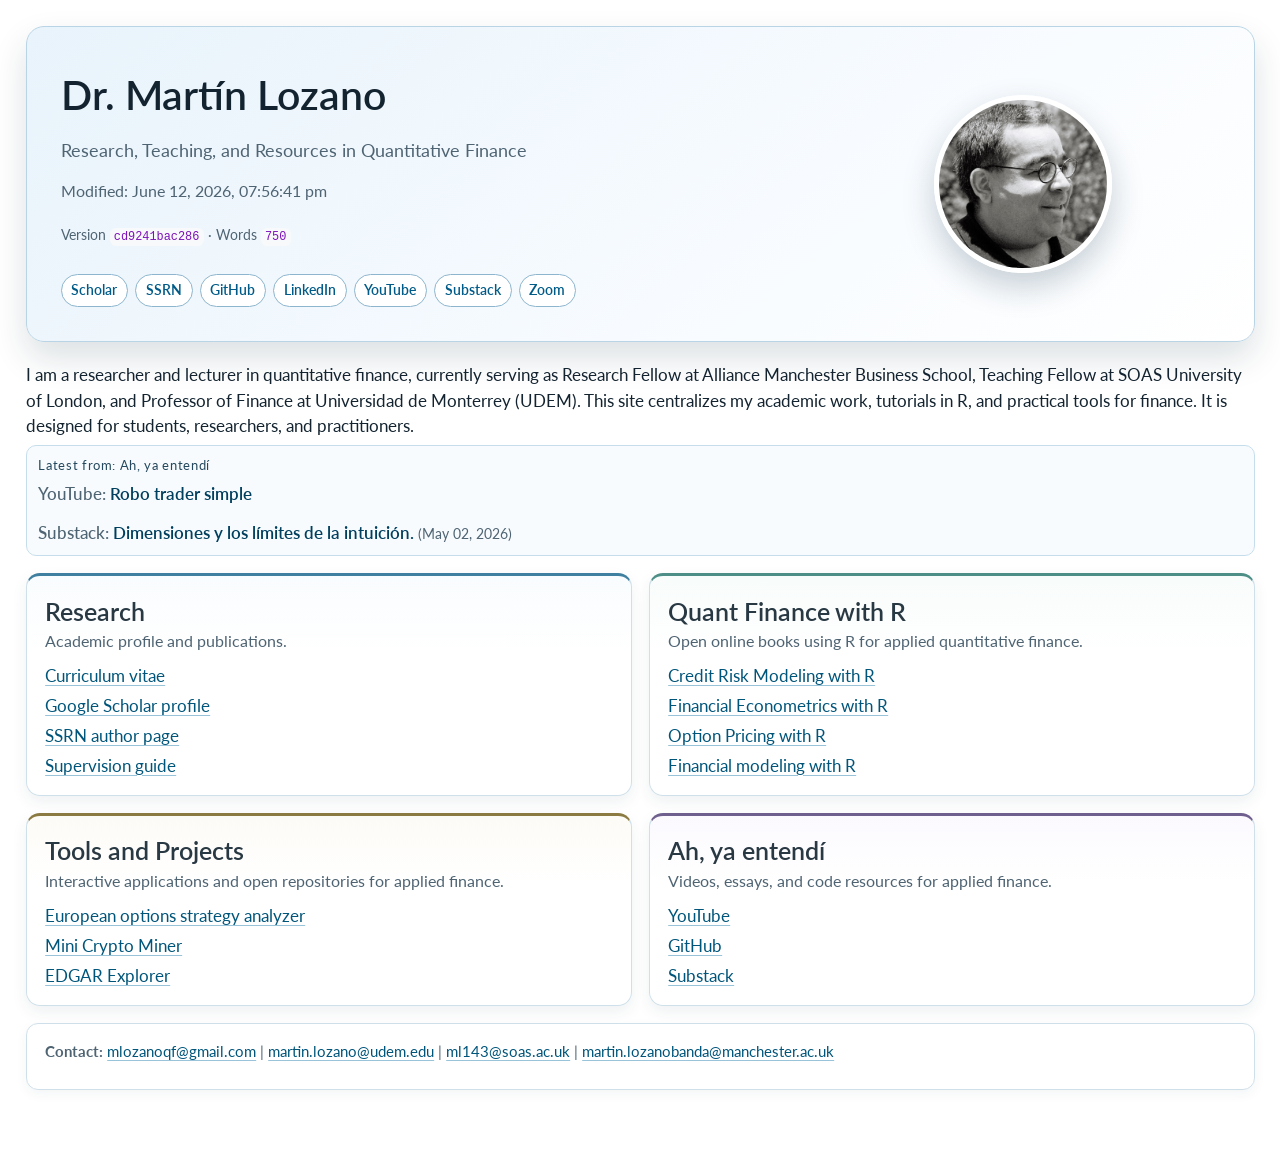
==== commit 4db744b3: "Update Quant Finance book titles" ====
--- a/index.html
+++ b/index.html
@@ -469,10 +469,10 @@
   <div class="qf-main">
     <h1 class="qf-title">Dr. Martín Lozano</h1>
     <p class="qf-subtitle">Research, Teaching, and Resources in Quantitative Finance</p>
-    <p class="qf-metahead">Modified: June 04, 2026, 04:47:04 am</p>
+    <p class="qf-metahead">Modified: June 12, 2026, 07:56:41 pm</p>
     <div class="qf-meta">
-      Version <code>da2c0ec3b075</code> ·
-      Words <code>752</code>
+      Version <code>cd9241bac286</code> ·
+      Words <code>750</code>
     </div>
     <div class="qf-photo-wrap">
       <img class="qf-photo" src="foto mlozano.jpg" alt="Profile photo">
@@ -522,8 +522,8 @@
     <h3 class="anchored">Quant Finance with R</h3>
     <p>Open online books using R for applied quantitative finance.</p>
     <ul>
-      <li><a href="https://mlozanoqf.github.io/tutorial_arf/">Applied Credit Risk Modeling with R</a></li>
-      <li><a href="https://mlozanoqf.github.io/tutorial_emf/">Applied Financial Econometrics with R</a></li>
+      <li><a href="https://mlozanoqf.github.io/tutorial_arf/">Credit Risk Modeling with R</a></li>
+      <li><a href="https://mlozanoqf.github.io/tutorial_emf/">Financial Econometrics with R</a></li>
       <li><a href="https://mlozanoqf.github.io/tutorial_if/">Option Pricing with R</a></li>
       <li><a href="https://mlozanoqf.github.io/tutorial_pmf/">Financial modeling with R</a></li>
     </ul>
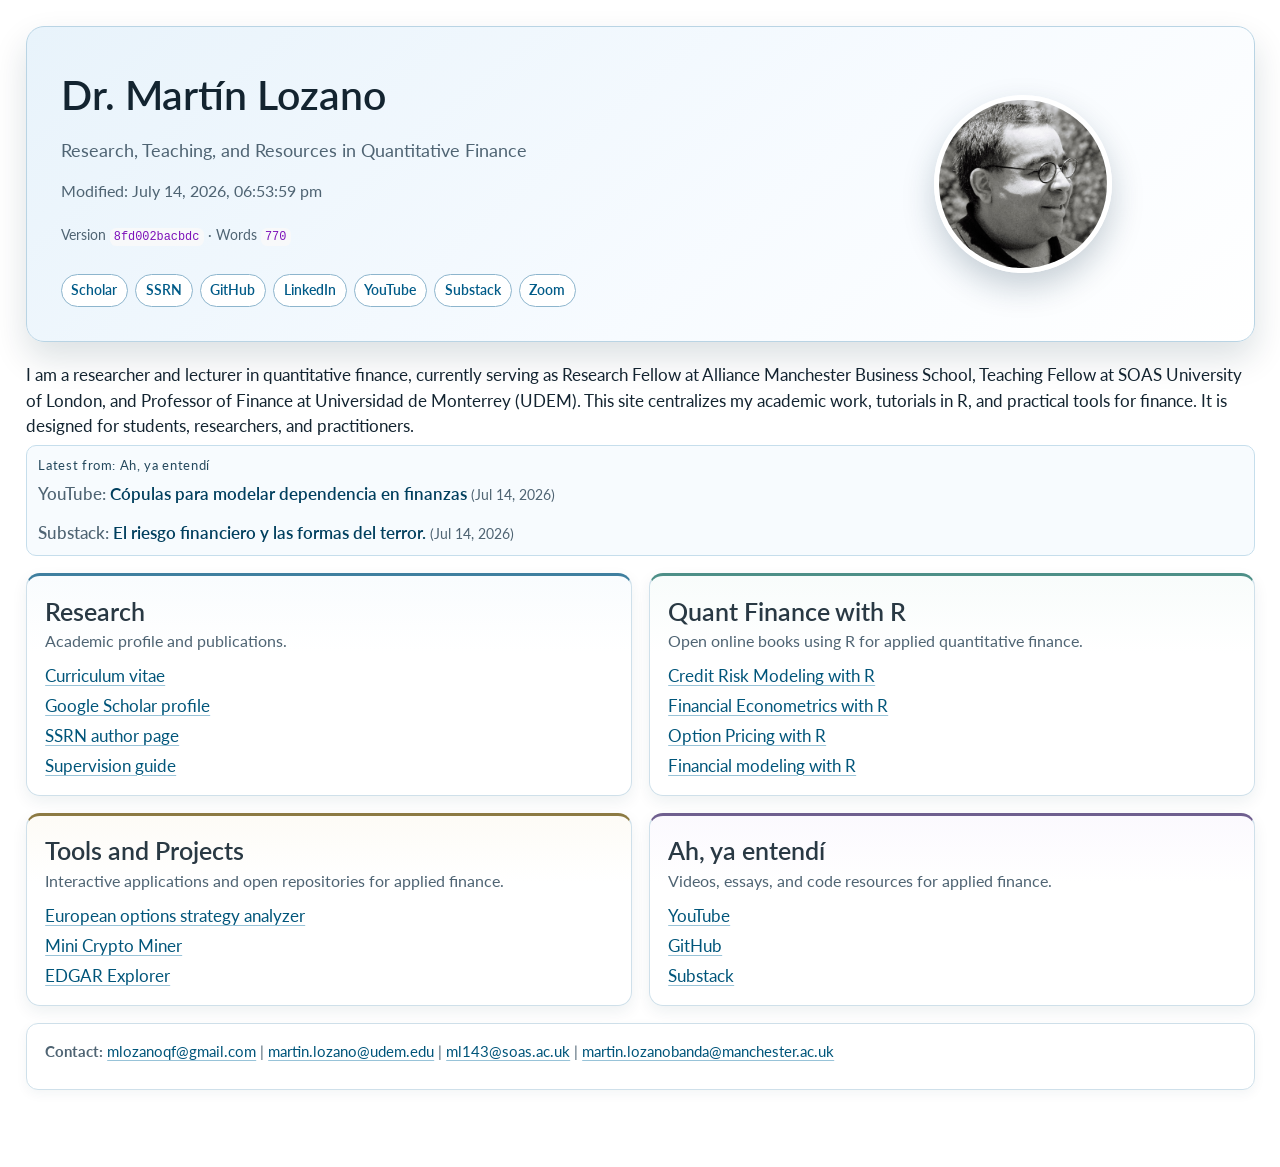
==== commit 07f14ff0: "Replace fragile feed refresh workflow" ====
--- a/index.html
+++ b/index.html
@@ -469,10 +469,10 @@
   <div class="qf-main">
     <h1 class="qf-title">Dr. Martín Lozano</h1>
     <p class="qf-subtitle">Research, Teaching, and Resources in Quantitative Finance</p>
-    <p class="qf-metahead">Modified: June 12, 2026, 07:56:41 pm</p>
+    <p class="qf-metahead">Modified: July 14, 2026, 06:53:59 pm</p>
     <div class="qf-meta">
-      Version <code>cd9241bac286</code> ·
-      Words <code>750</code>
+      Version <code>8fd002bacbdc</code> ·
+      Words <code>770</code>
     </div>
     <div class="qf-photo-wrap">
       <img class="qf-photo" src="foto mlozano.jpg" alt="Profile photo">
@@ -494,18 +494,19 @@
 <section class="qf-metrics">
   <div class="qf-metric">
     <span class="qf-metric-label">Latest from: Ah, ya entendí</span>
-    <div class="qf-metric-grid">
+    <div class="qf-metric-grid" aria-live="polite">
       <div>
         <span class="qf-metric-prefix">YouTube:</span>
-        <a href="https://www.youtube.com/watch?v=sT8B9L-tQ64" target="_blank" rel="noopener noreferrer">Robo trader simple</a><span class="qf-metric-date-inline"></span>
+        <a id="latest-youtube-link" href="https://www.youtube.com/watch?v=PnAEJ3_lxk0" target="_blank" rel="noopener noreferrer">Cópulas para modelar dependencia en finanzas</a><span id="latest-youtube-date" class="qf-metric-date-inline"> (Jul 14, 2026)</span>
       </div>
       <div>
         <span class="qf-metric-prefix">Substack:</span>
-        <a href="https://ahyaentendi.substack.com/p/dimensiones-y-los-limites-de-la-intuicion" target="_blank" rel="noopener noreferrer">Dimensiones y los límites de la intuición.</a><span class="qf-metric-date-inline"> (May 02, 2026)</span>
+        <a id="latest-substack-link" href="https://ahyaentendi.substack.com/p/el-riesgo-financiero-y-las-formas" target="_blank" rel="noopener noreferrer">El riesgo financiero y las formas del terror.</a><span id="latest-substack-date" class="qf-metric-date-inline"> (Jul 14, 2026)</span>
       </div>
     </div>
   </div>
 </section>
+<script src="latest-feeds.js"></script>
 <section class="qf-grid">
   <article class="qf-card qf-card-research">
     <h3 class="anchored">Research</h3>
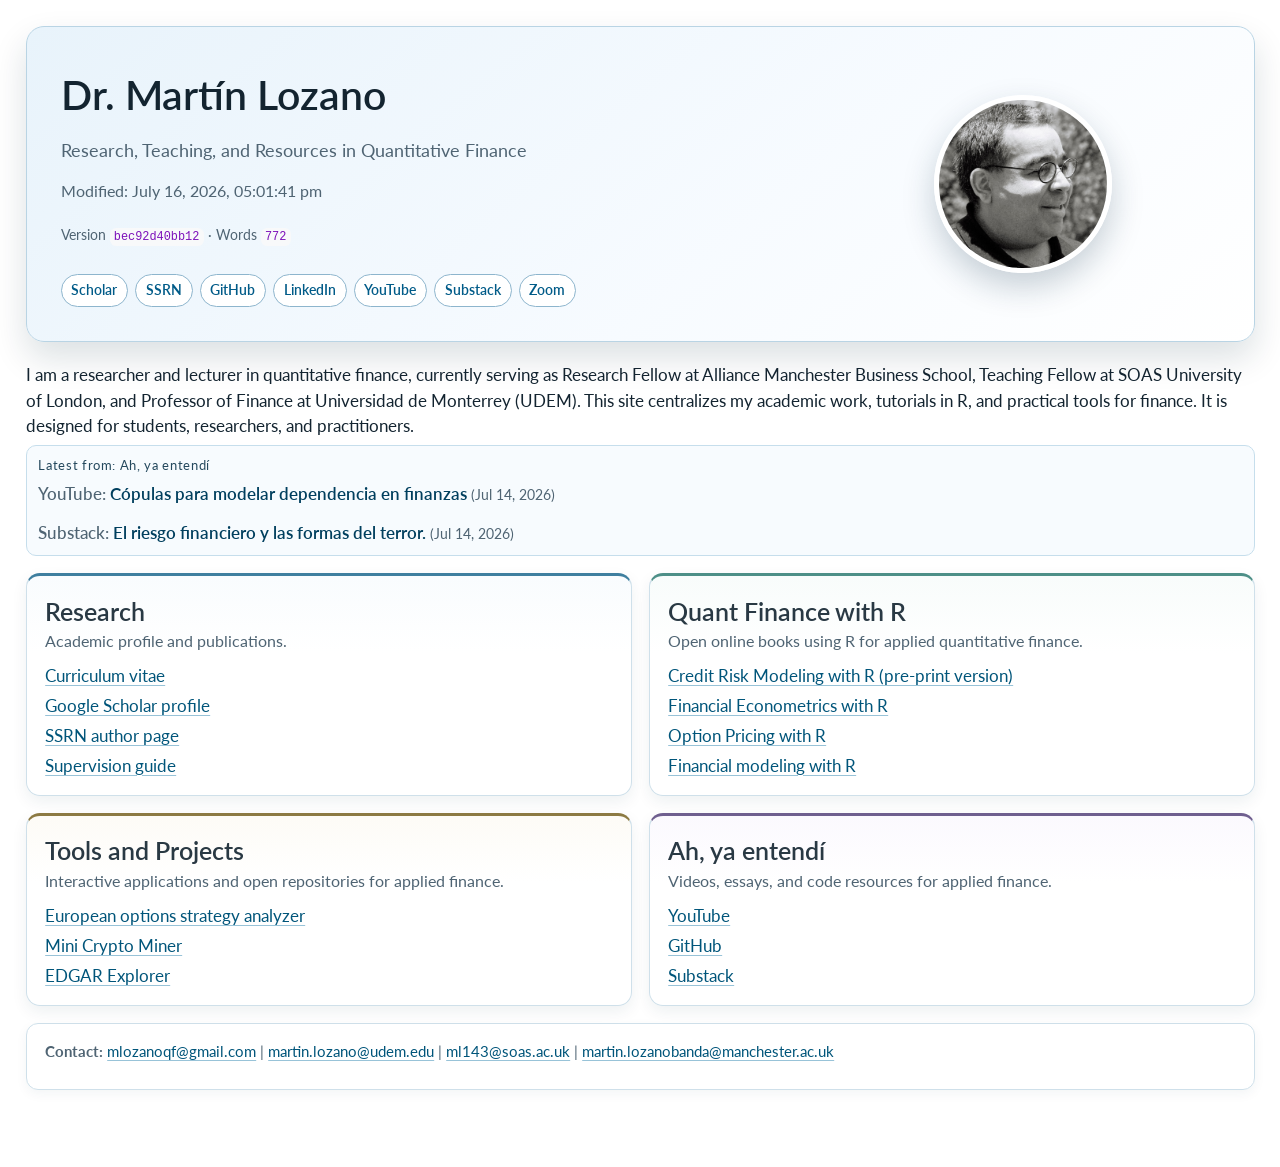
==== commit 852d23f7: "Label credit risk book as pre-print" ====
--- a/index.html
+++ b/index.html
@@ -469,10 +469,10 @@
   <div class="qf-main">
     <h1 class="qf-title">Dr. Martín Lozano</h1>
     <p class="qf-subtitle">Research, Teaching, and Resources in Quantitative Finance</p>
-    <p class="qf-metahead">Modified: July 14, 2026, 06:53:59 pm</p>
+    <p class="qf-metahead">Modified: July 16, 2026, 05:01:41 pm</p>
     <div class="qf-meta">
-      Version <code>8fd002bacbdc</code> ·
-      Words <code>770</code>
+      Version <code>bec92d40bb12</code> ·
+      Words <code>772</code>
     </div>
     <div class="qf-photo-wrap">
       <img class="qf-photo" src="foto mlozano.jpg" alt="Profile photo">
@@ -523,7 +523,7 @@
     <h3 class="anchored">Quant Finance with R</h3>
     <p>Open online books using R for applied quantitative finance.</p>
     <ul>
-      <li><a href="https://mlozanoqf.github.io/tutorial_arf/">Credit Risk Modeling with R</a></li>
+      <li><a href="https://mlozanoqf.github.io/tutorial_arf/">Credit Risk Modeling with R (pre-print version)</a></li>
       <li><a href="https://mlozanoqf.github.io/tutorial_emf/">Financial Econometrics with R</a></li>
       <li><a href="https://mlozanoqf.github.io/tutorial_if/">Option Pricing with R</a></li>
       <li><a href="https://mlozanoqf.github.io/tutorial_pmf/">Financial modeling with R</a></li>
